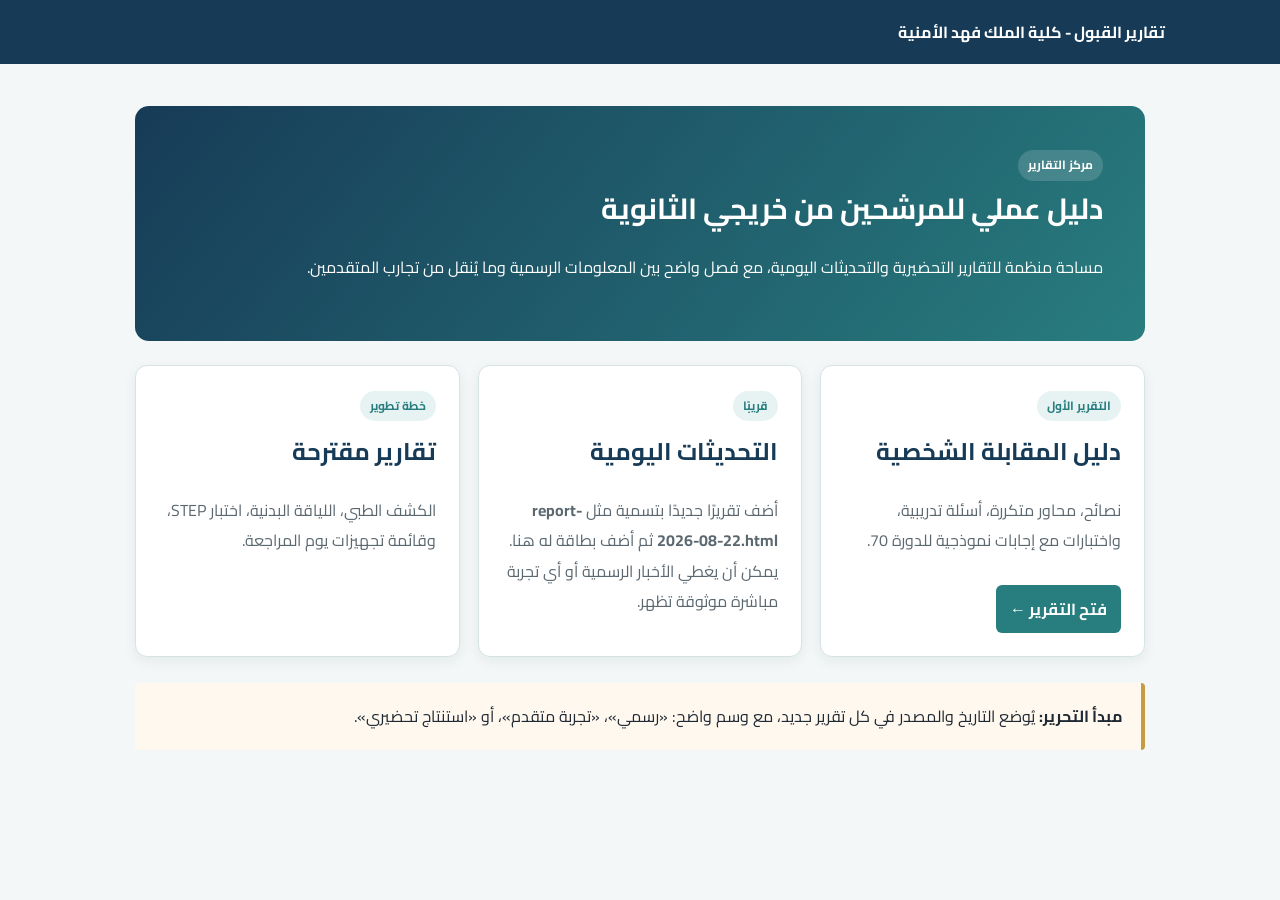
==== index.html @ 45b49fd7 "Initial Arabic reports site" ====
<!doctype html><html lang="ar" dir="rtl"><head><meta charset="utf-8"><meta name="viewport" content="width=device-width, initial-scale=1"><title>تقارير القبول - كلية الملك فهد الأمنية</title><style>@font-face{font-family:Cairo;src:url("assets/fonts/Cairo-Regular.ttf")}@font-face{font-family:Cairo;src:url("assets/fonts/Cairo-Bold.ttf");font-weight:700}*{box-sizing:border-box}body{margin:0;font-family:Cairo,Tahoma,Arial,sans-serif;background:#f3f7f7;color:#1f2933;direction:rtl;line-height:1.9}.bar{background:#173b57;color:#fff;padding:17px max(20px,calc((100% - 1050px)/2));font-weight:700}.wrap{max-width:1050px;margin:auto;padding:42px 20px}.hero{background:linear-gradient(130deg,#173b57,#287d7f);color:#fff;padding:42px;border-radius:14px}.hero h1{margin:0 0 12px;font-size:29px;font-weight:700}.grid{display:grid;grid-template-columns:repeat(auto-fit,minmax(280px,1fr));gap:18px;margin-top:24px}.card{background:#fff;border:1px solid #d5e3e3;border-radius:12px;padding:23px;box-shadow:0 4px 14px #1231}.card h2{color:#173b57;margin-top:8px;font-weight:700}.badge{display:inline-block;background:#e7f3f3;color:#287d7f;padding:4px 10px;border-radius:20px;font-size:12px;font-weight:600}.card a{display:inline-block;margin-top:13px;background:#287d7f;color:white;text-decoration:none;padding:9px 14px;border-radius:6px;font-weight:600}.muted{color:#5b6870;line-height:1.9}.hint{margin-top:26px;padding:18px;border-right:4px solid #c79a44;background:#fff8ef;border-radius:4px}@media(max-width:600px){.wrap{padding:24px 14px}.hero{padding:27px}.hero h1{font-size:23px}}</style></head><body><header class="bar">تقارير القبول - كلية الملك فهد الأمنية</header><main class="wrap"><section class="hero"><span class="badge" style="color:#fff;background:#ffffff26">مركز التقارير</span><h1>دليل عملي للمرشحين من خريجي الثانوية</h1><p>مساحة منظمة للتقارير التحضيرية والتحديثات اليومية، مع فصل واضح بين المعلومات الرسمية وما يُنقل من تجارب المتقدمين.</p></section><section class="grid"><article class="card"><span class="badge">التقرير الأول</span><h2>دليل المقابلة الشخصية</h2><p class="muted">نصائح، محاور متكررة، أسئلة تدريبية، واختبارات مع إجابات نموذجية للدورة 70.</p><a href="report-01-personal-interview.html">فتح التقرير ←</a></article><article class="card"><span class="badge">قريبًا</span><h2>التحديثات اليومية</h2><p class="muted">أضف تقريرًا جديدًا بتسمية مثل <b>report-2026-08-22.html</b> ثم أضف بطاقة له هنا. يمكن أن يغطي الأخبار الرسمية أو أي تجربة مباشرة موثوقة تظهر.</p></article><article class="card"><span class="badge">خطة تطوير</span><h2>تقارير مقترحة</h2><p class="muted">الكشف الطبي، اللياقة البدنية، اختبار STEP، وقائمة تجهيزات يوم المراجعة.</p></article></section><aside class="hint"><b>مبدأ التحرير:</b> يُوضع التاريخ والمصدر في كل تقرير جديد، مع وسم واضح: «رسمي»، «تجربة متقدم»، أو «استنتاج تحضيري».</aside></main></body></html>
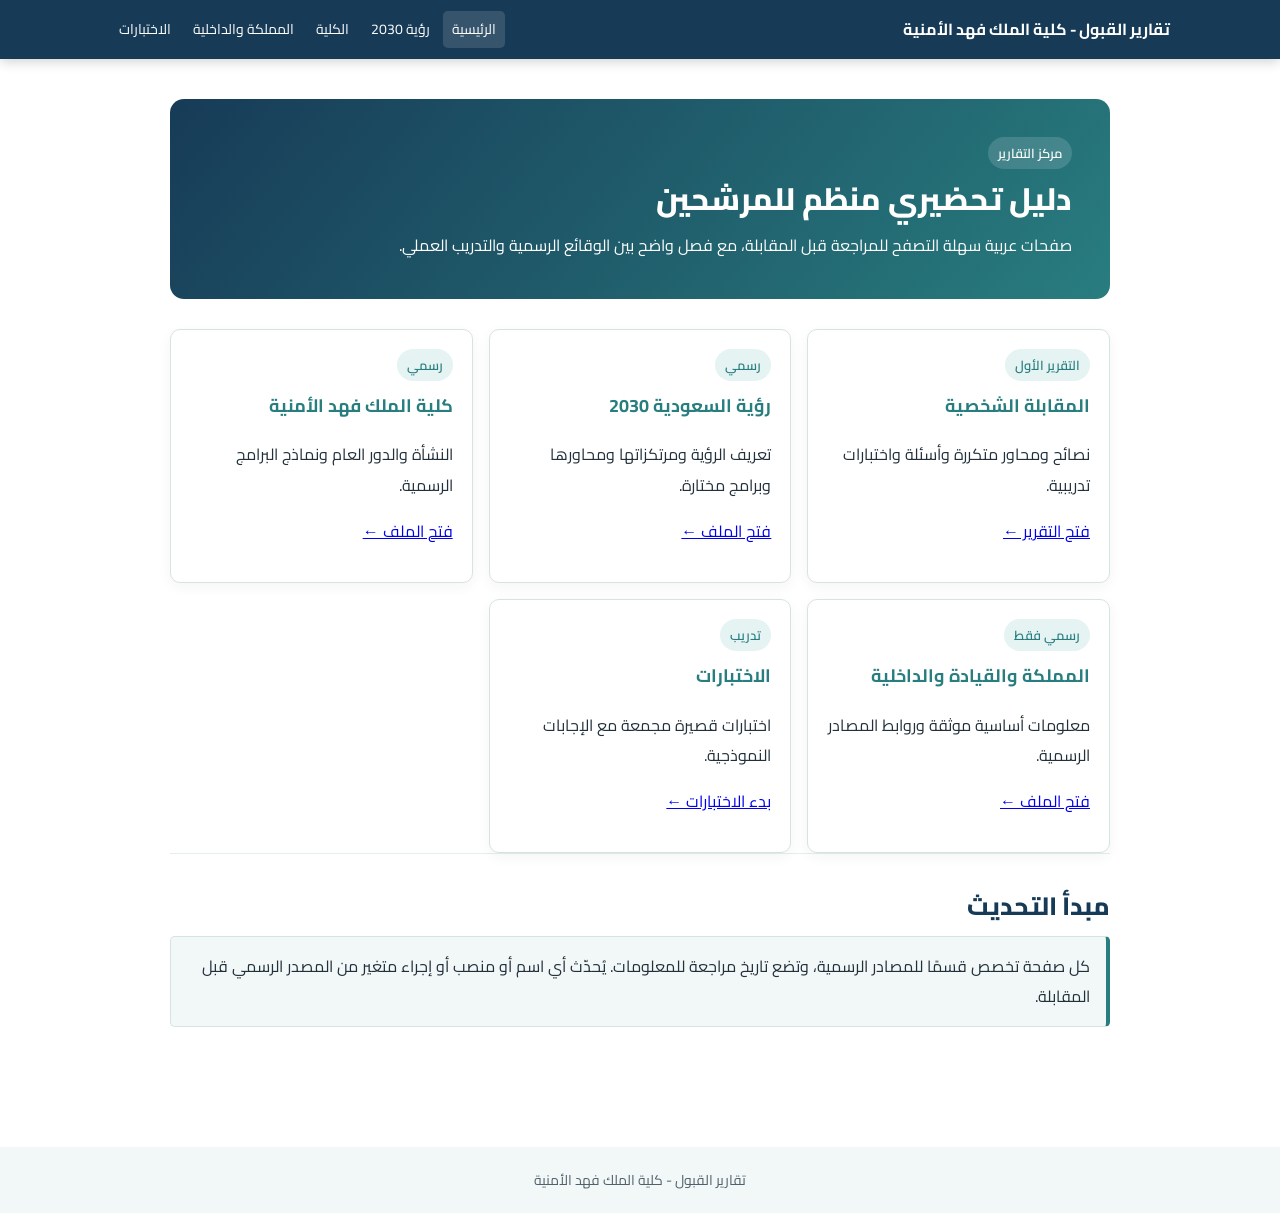
==== commit 18d3ec96: "Add official study pages and quizzes" ====
--- a/index.html
+++ b/index.html
@@ -1 +1,5 @@
-<!doctype html><html lang="ar" dir="rtl"><head><meta charset="utf-8"><meta name="viewport" content="width=device-width, initial-scale=1"><title>تقارير القبول - كلية الملك فهد الأمنية</title><style>@font-face{font-family:Cairo;src:url("assets/fonts/Cairo-Regular.ttf")}@font-face{font-family:Cairo;src:url("assets/fonts/Cairo-Bold.ttf");font-weight:700}*{box-sizing:border-box}body{margin:0;font-family:Cairo,Tahoma,Arial,sans-serif;background:#f3f7f7;color:#1f2933;direction:rtl;line-height:1.9}.bar{background:#173b57;color:#fff;padding:17px max(20px,calc((100% - 1050px)/2));font-weight:700}.wrap{max-width:1050px;margin:auto;padding:42px 20px}.hero{background:linear-gradient(130deg,#173b57,#287d7f);color:#fff;padding:42px;border-radius:14px}.hero h1{margin:0 0 12px;font-size:29px;font-weight:700}.grid{display:grid;grid-template-columns:repeat(auto-fit,minmax(280px,1fr));gap:18px;margin-top:24px}.card{background:#fff;border:1px solid #d5e3e3;border-radius:12px;padding:23px;box-shadow:0 4px 14px #1231}.card h2{color:#173b57;margin-top:8px;font-weight:700}.badge{display:inline-block;background:#e7f3f3;color:#287d7f;padding:4px 10px;border-radius:20px;font-size:12px;font-weight:600}.card a{display:inline-block;margin-top:13px;background:#287d7f;color:white;text-decoration:none;padding:9px 14px;border-radius:6px;font-weight:600}.muted{color:#5b6870;line-height:1.9}.hint{margin-top:26px;padding:18px;border-right:4px solid #c79a44;background:#fff8ef;border-radius:4px}@media(max-width:600px){.wrap{padding:24px 14px}.hero{padding:27px}.hero h1{font-size:23px}}</style></head><body><header class="bar">تقارير القبول - كلية الملك فهد الأمنية</header><main class="wrap"><section class="hero"><span class="badge" style="color:#fff;background:#ffffff26">مركز التقارير</span><h1>دليل عملي للمرشحين من خريجي الثانوية</h1><p>مساحة منظمة للتقارير التحضيرية والتحديثات اليومية، مع فصل واضح بين المعلومات الرسمية وما يُنقل من تجارب المتقدمين.</p></section><section class="grid"><article class="card"><span class="badge">التقرير الأول</span><h2>دليل المقابلة الشخصية</h2><p class="muted">نصائح، محاور متكررة، أسئلة تدريبية، واختبارات مع إجابات نموذجية للدورة 70.</p><a href="report-01-personal-interview.html">فتح التقرير ←</a></article><article class="card"><span class="badge">قريبًا</span><h2>التحديثات اليومية</h2><p class="muted">أضف تقريرًا جديدًا بتسمية مثل <b>report-2026-08-22.html</b> ثم أضف بطاقة له هنا. يمكن أن يغطي الأخبار الرسمية أو أي تجربة مباشرة موثوقة تظهر.</p></article><article class="card"><span class="badge">خطة تطوير</span><h2>تقارير مقترحة</h2><p class="muted">الكشف الطبي، اللياقة البدنية، اختبار STEP، وقائمة تجهيزات يوم المراجعة.</p></article></section><aside class="hint"><b>مبدأ التحرير:</b> يُوضع التاريخ والمصدر في كل تقرير جديد، مع وسم واضح: «رسمي»، «تجربة متقدم»، أو «استنتاج تحضيري».</aside></main></body></html>+<!doctype html><html lang="ar" dir="rtl"><head><meta charset="utf-8"><meta name="viewport" content="width=device-width,initial-scale=1"><title>تقارير القبول - كلية الملك فهد الأمنية</title><link rel="stylesheet" href="assets/site.css"></head><body>
+<nav class="topnav"><div class="nav-inner"><div class="brand">تقارير القبول - كلية الملك فهد الأمنية</div><div class="links"><a class="active" href="index.html">الرئيسية</a><a href="vision-2030.html">رؤية 2030</a><a href="kfsc-profile.html">الكلية</a><a href="kingdom-and-interior.html">المملكة والداخلية</a><a href="quizzes.html">الاختبارات</a></div></div></nav>
+<main class="wrap"><header class="hero"><span class="badge">مركز التقارير</span><h1>دليل تحضيري منظم للمرشحين</h1><p>صفحات عربية سهلة التصفح للمراجعة قبل المقابلة، مع فصل واضح بين الوقائع الرسمية والتدريب العملي.</p></header>
+<section class="grid"><article class="card"><span class="badge">التقرير الأول</span><h3>المقابلة الشخصية</h3><p>نصائح ومحاور متكررة وأسئلة واختبارات تدريبية.</p><p><a href="report-01-personal-interview.html">فتح التقرير ←</a></p></article><article class="card"><span class="badge">رسمي</span><h3>رؤية السعودية 2030</h3><p>تعريف الرؤية ومرتكزاتها ومحاورها وبرامج مختارة.</p><p><a href="vision-2030.html">فتح الملف ←</a></p></article><article class="card"><span class="badge">رسمي</span><h3>كلية الملك فهد الأمنية</h3><p>النشأة والدور العام ونماذج البرامج الرسمية.</p><p><a href="kfsc-profile.html">فتح الملف ←</a></p></article><article class="card"><span class="badge">رسمي فقط</span><h3>المملكة والقيادة والداخلية</h3><p>معلومات أساسية موثقة وروابط المصادر الرسمية.</p><p><a href="kingdom-and-interior.html">فتح الملف ←</a></p></article><article class="card"><span class="badge">تدريب</span><h3>الاختبارات</h3><p>اختبارات قصيرة مجمعة مع الإجابات النموذجية.</p><p><a href="quizzes.html">بدء الاختبارات ←</a></p></article></section>
+<section class="section"><h2>مبدأ التحديث</h2><div class="callout official">كل صفحة تخصص قسمًا للمصادر الرسمية، وتضع تاريخ مراجعة للمعلومات. يُحدّث أي اسم أو منصب أو إجراء متغير من المصدر الرسمي قبل المقابلة.</div></section></main><footer class="footer">تقارير القبول - كلية الملك فهد الأمنية</footer></body></html>
--- a/assets/site.css
+++ b/assets/site.css
@@ -0,0 +1,2 @@
+@font-face{font-family:Cairo;src:url("fonts/Cairo-Regular.ttf")}@font-face{font-family:Cairo;src:url("fonts/Cairo-SemiBold.ttf");font-weight:600}@font-face{font-family:Cairo;src:url("fonts/Cairo-Bold.ttf");font-weight:700}@font-face{font-family:Cairo;src:url("fonts/Cairo-ExtraBold.ttf");font-weight:800}
+:root{--navy:#173b57;--teal:#287d7f;--gold:#c79a44;--ink:#22303b;--pale:#f2f7f7;--line:#d5e3e3}*{box-sizing:border-box}html{scroll-behavior:smooth}body{margin:0;background:#fff;color:var(--ink);font-family:Cairo,Tahoma,Arial,sans-serif;direction:rtl;font-size:16px;line-height:1.9}.topnav{position:sticky;top:0;z-index:5;background:var(--navy);color:#fff;box-shadow:0 2px 12px #0003}.nav-inner{max-width:1100px;margin:auto;padding:11px 20px;display:flex;align-items:center;justify-content:space-between;gap:12px}.brand{font-weight:700}.links{display:flex;gap:4px;flex-wrap:wrap}.links a{color:#fff;text-decoration:none;font-size:14px;padding:5px 9px;border-radius:5px}.links a:hover,.links a.active{background:#ffffff22}.wrap{max-width:980px;margin:auto;padding:40px 20px}.hero{padding:38px;border-radius:14px;background:linear-gradient(130deg,var(--navy),var(--teal));color:#fff;margin-bottom:30px}.hero h1{font-size:31px;line-height:1.45;margin:8px 0;font-weight:800}.hero p{margin:0;max-width:760px}.badge{display:inline-block;padding:4px 10px;border-radius:99px;background:#e5f3f3;color:var(--teal);font-size:13px;font-weight:600}.hero .badge{background:#ffffff24;color:#fff}.section{padding:34px 0;border-top:1px solid #e5eeee;scroll-margin-top:72px}h2{margin:0 0 12px;color:var(--navy);font-size:25px;line-height:1.45;font-weight:800}h3{margin:16px 0 5px;color:var(--teal);font-size:18px;font-weight:700}.callout{padding:14px 16px;background:var(--pale);border:1px solid var(--line);border-radius:5px;margin:12px 0 16px}.official{border-right:4px solid var(--teal)}.warn{background:#fff8ef;border-color:#e4c789}ul,ol{padding-right:27px;margin:8px 0 14px}li{margin:4px 0}.grid{display:grid;grid-template-columns:repeat(auto-fit,minmax(250px,1fr));gap:16px}.card{background:#fff;border:1px solid var(--line);border-radius:10px;padding:19px;box-shadow:0 4px 14px #16321a0c}.card h3{margin-top:8px}table{width:100%;border-collapse:separate;border-spacing:0;overflow:hidden;border-radius:5px;margin:12px 0;font-size:14px}th{background:var(--navy);color:white}td,th{border:1px solid var(--line);border-left:0;padding:8px;text-align:right;vertical-align:top}td:first-child,th:first-child{border-left:1px solid var(--line)}tr:nth-child(even) td{background:#f9fbfb}.sources a{color:var(--teal);font-weight:600}.quiz{padding:16px;background:#f8fbfb;border:1px solid var(--line);border-radius:8px;margin:12px 0}.quiz summary{cursor:pointer;font-weight:700;color:var(--navy)}.answer{margin-top:10px;padding:10px;background:#eaf5f4;border-right:4px solid var(--teal)}.footer{background:#f2f7f7;margin-top:30px;padding:20px;color:#50616b;text-align:center;font-size:14px}@media(max-width:700px){body{font-size:15px}.nav-inner{padding:9px 12px}.brand{display:none}.links{justify-content:center}.links a{font-size:12px;padding:4px 6px}.wrap{padding:25px 14px}.hero{padding:26px}.hero h1{font-size:25px}h2{font-size:22px}table{font-size:12px}td,th{padding:6px}}
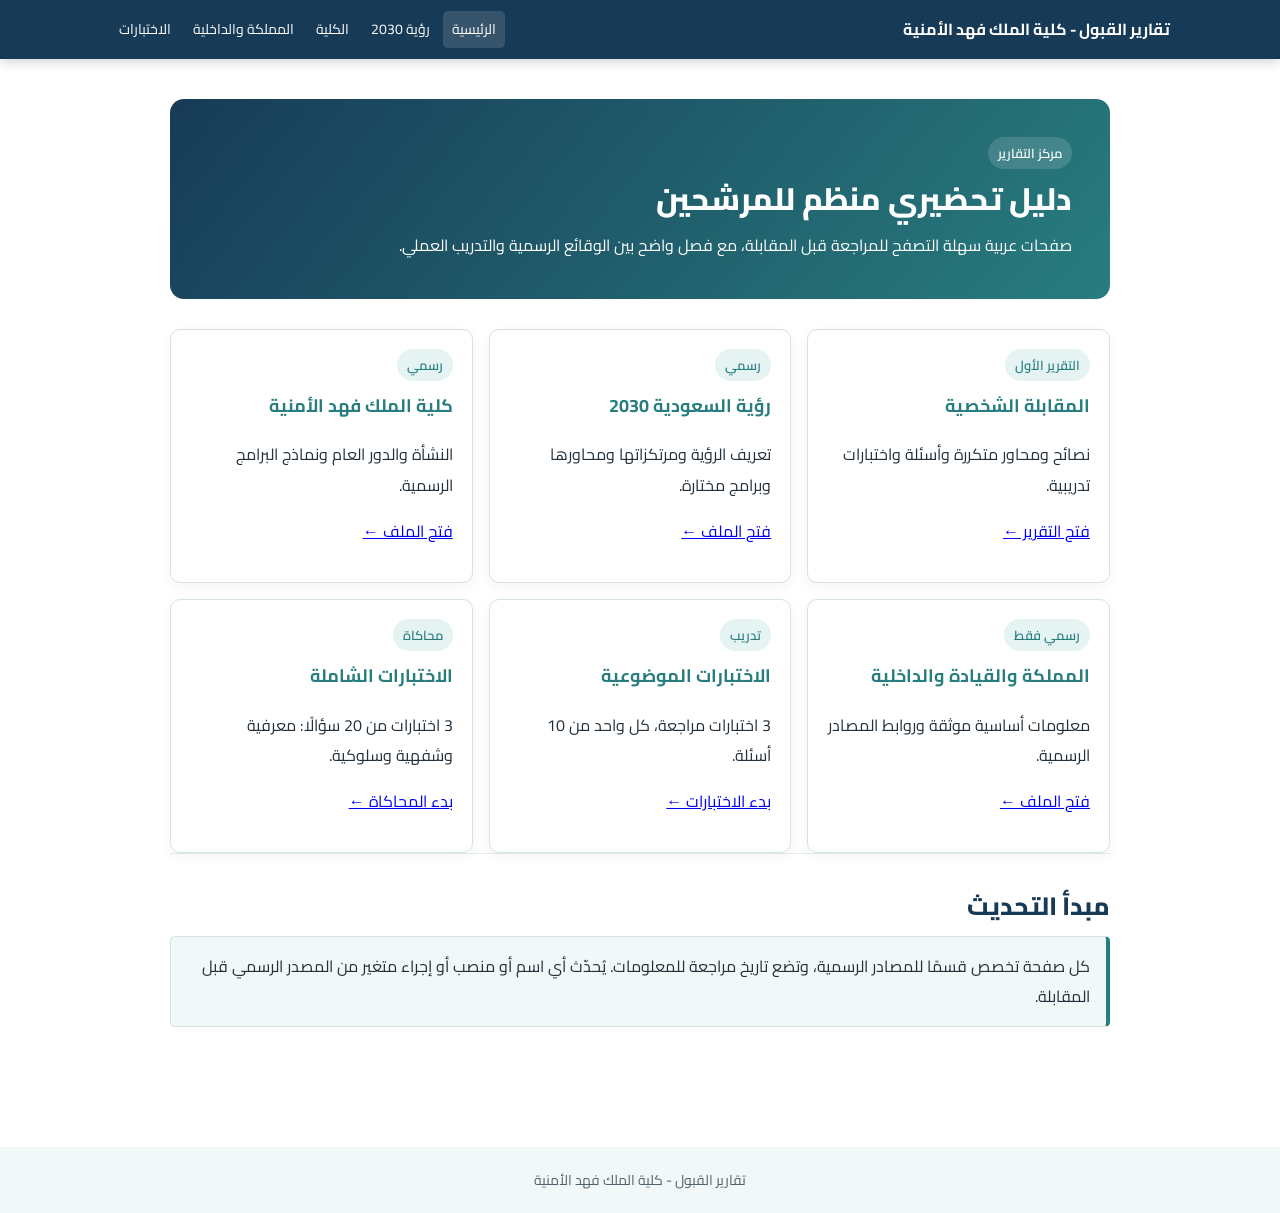
==== commit da635dff: "Expand kingdom guide and add comprehensive tests" ====
--- a/index.html
+++ b/index.html
@@ -1,5 +1,5 @@
 <!doctype html><html lang="ar" dir="rtl"><head><meta charset="utf-8"><meta name="viewport" content="width=device-width,initial-scale=1"><title>تقارير القبول - كلية الملك فهد الأمنية</title><link rel="stylesheet" href="assets/site.css"></head><body>
 <nav class="topnav"><div class="nav-inner"><div class="brand">تقارير القبول - كلية الملك فهد الأمنية</div><div class="links"><a class="active" href="index.html">الرئيسية</a><a href="vision-2030.html">رؤية 2030</a><a href="kfsc-profile.html">الكلية</a><a href="kingdom-and-interior.html">المملكة والداخلية</a><a href="quizzes.html">الاختبارات</a></div></div></nav>
 <main class="wrap"><header class="hero"><span class="badge">مركز التقارير</span><h1>دليل تحضيري منظم للمرشحين</h1><p>صفحات عربية سهلة التصفح للمراجعة قبل المقابلة، مع فصل واضح بين الوقائع الرسمية والتدريب العملي.</p></header>
-<section class="grid"><article class="card"><span class="badge">التقرير الأول</span><h3>المقابلة الشخصية</h3><p>نصائح ومحاور متكررة وأسئلة واختبارات تدريبية.</p><p><a href="report-01-personal-interview.html">فتح التقرير ←</a></p></article><article class="card"><span class="badge">رسمي</span><h3>رؤية السعودية 2030</h3><p>تعريف الرؤية ومرتكزاتها ومحاورها وبرامج مختارة.</p><p><a href="vision-2030.html">فتح الملف ←</a></p></article><article class="card"><span class="badge">رسمي</span><h3>كلية الملك فهد الأمنية</h3><p>النشأة والدور العام ونماذج البرامج الرسمية.</p><p><a href="kfsc-profile.html">فتح الملف ←</a></p></article><article class="card"><span class="badge">رسمي فقط</span><h3>المملكة والقيادة والداخلية</h3><p>معلومات أساسية موثقة وروابط المصادر الرسمية.</p><p><a href="kingdom-and-interior.html">فتح الملف ←</a></p></article><article class="card"><span class="badge">تدريب</span><h3>الاختبارات</h3><p>اختبارات قصيرة مجمعة مع الإجابات النموذجية.</p><p><a href="quizzes.html">بدء الاختبارات ←</a></p></article></section>
+<section class="grid"><article class="card"><span class="badge">التقرير الأول</span><h3>المقابلة الشخصية</h3><p>نصائح ومحاور متكررة وأسئلة واختبارات تدريبية.</p><p><a href="report-01-personal-interview.html">فتح التقرير ←</a></p></article><article class="card"><span class="badge">رسمي</span><h3>رؤية السعودية 2030</h3><p>تعريف الرؤية ومرتكزاتها ومحاورها وبرامج مختارة.</p><p><a href="vision-2030.html">فتح الملف ←</a></p></article><article class="card"><span class="badge">رسمي</span><h3>كلية الملك فهد الأمنية</h3><p>النشأة والدور العام ونماذج البرامج الرسمية.</p><p><a href="kfsc-profile.html">فتح الملف ←</a></p></article><article class="card"><span class="badge">رسمي فقط</span><h3>المملكة والقيادة والداخلية</h3><p>معلومات أساسية موثقة وروابط المصادر الرسمية.</p><p><a href="kingdom-and-interior.html">فتح الملف ←</a></p></article><article class="card"><span class="badge">تدريب</span><h3>الاختبارات الموضوعية</h3><p>3 اختبارات مراجعة، كل واحد من 10 أسئلة.</p><p><a href="quizzes.html">بدء الاختبارات ←</a></p></article><article class="card"><span class="badge">محاكاة</span><h3>الاختبارات الشاملة</h3><p>3 اختبارات من 20 سؤالًا: معرفية وشفهية وسلوكية.</p><p><a href="comprehensive-tests.html">بدء المحاكاة ←</a></p></article></section>
 <section class="section"><h2>مبدأ التحديث</h2><div class="callout official">كل صفحة تخصص قسمًا للمصادر الرسمية، وتضع تاريخ مراجعة للمعلومات. يُحدّث أي اسم أو منصب أو إجراء متغير من المصدر الرسمي قبل المقابلة.</div></section></main><footer class="footer">تقارير القبول - كلية الملك فهد الأمنية</footer></body></html>
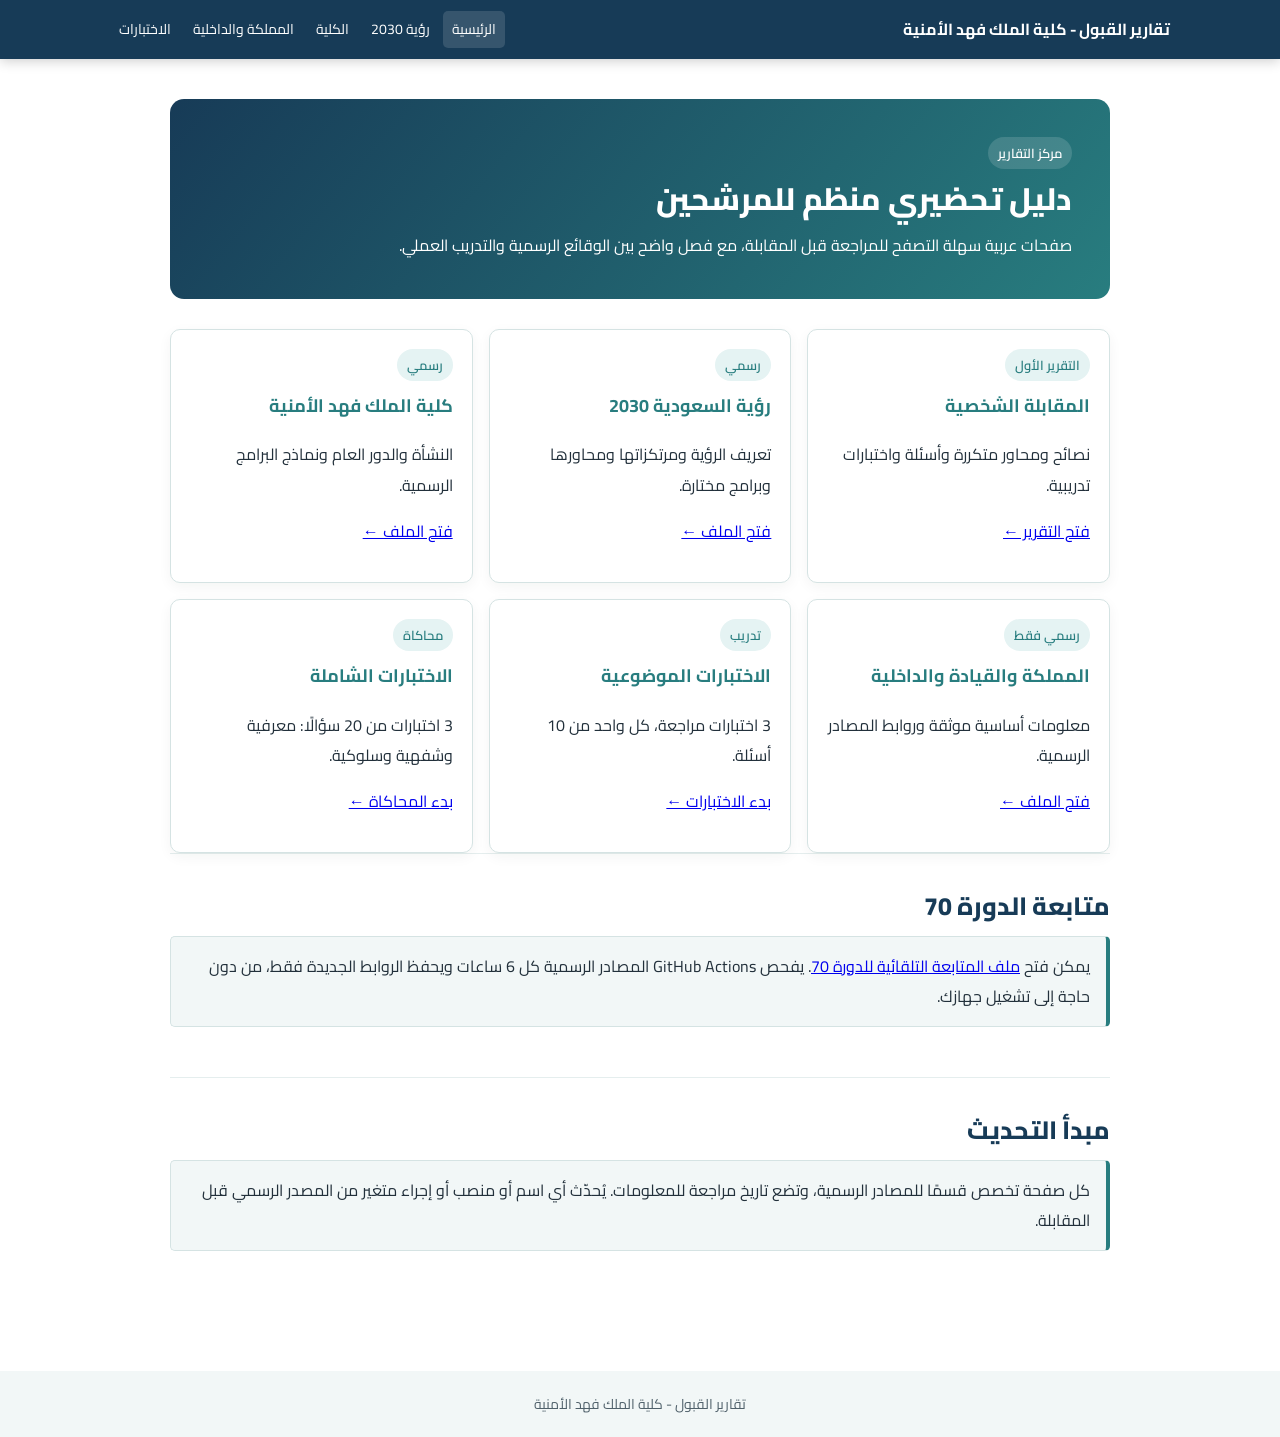
==== commit 2bf1419c: "Add cloud monitor for Course 70 updates" ====
--- a/index.html
+++ b/index.html
@@ -2,4 +2,4 @@
 <nav class="topnav"><div class="nav-inner"><div class="brand">تقارير القبول - كلية الملك فهد الأمنية</div><div class="links"><a class="active" href="index.html">الرئيسية</a><a href="vision-2030.html">رؤية 2030</a><a href="kfsc-profile.html">الكلية</a><a href="kingdom-and-interior.html">المملكة والداخلية</a><a href="quizzes.html">الاختبارات</a></div></div></nav>
 <main class="wrap"><header class="hero"><span class="badge">مركز التقارير</span><h1>دليل تحضيري منظم للمرشحين</h1><p>صفحات عربية سهلة التصفح للمراجعة قبل المقابلة، مع فصل واضح بين الوقائع الرسمية والتدريب العملي.</p></header>
 <section class="grid"><article class="card"><span class="badge">التقرير الأول</span><h3>المقابلة الشخصية</h3><p>نصائح ومحاور متكررة وأسئلة واختبارات تدريبية.</p><p><a href="report-01-personal-interview.html">فتح التقرير ←</a></p></article><article class="card"><span class="badge">رسمي</span><h3>رؤية السعودية 2030</h3><p>تعريف الرؤية ومرتكزاتها ومحاورها وبرامج مختارة.</p><p><a href="vision-2030.html">فتح الملف ←</a></p></article><article class="card"><span class="badge">رسمي</span><h3>كلية الملك فهد الأمنية</h3><p>النشأة والدور العام ونماذج البرامج الرسمية.</p><p><a href="kfsc-profile.html">فتح الملف ←</a></p></article><article class="card"><span class="badge">رسمي فقط</span><h3>المملكة والقيادة والداخلية</h3><p>معلومات أساسية موثقة وروابط المصادر الرسمية.</p><p><a href="kingdom-and-interior.html">فتح الملف ←</a></p></article><article class="card"><span class="badge">تدريب</span><h3>الاختبارات الموضوعية</h3><p>3 اختبارات مراجعة، كل واحد من 10 أسئلة.</p><p><a href="quizzes.html">بدء الاختبارات ←</a></p></article><article class="card"><span class="badge">محاكاة</span><h3>الاختبارات الشاملة</h3><p>3 اختبارات من 20 سؤالًا: معرفية وشفهية وسلوكية.</p><p><a href="comprehensive-tests.html">بدء المحاكاة ←</a></p></article></section>
-<section class="section"><h2>مبدأ التحديث</h2><div class="callout official">كل صفحة تخصص قسمًا للمصادر الرسمية، وتضع تاريخ مراجعة للمعلومات. يُحدّث أي اسم أو منصب أو إجراء متغير من المصدر الرسمي قبل المقابلة.</div></section></main><footer class="footer">تقارير القبول - كلية الملك فهد الأمنية</footer></body></html>
+<section class="section"><h2>متابعة الدورة 70</h2><div class="callout official">يمكن فتح <a href="reports/course-70-monitor.html">ملف المتابعة التلقائية للدورة 70</a>. يفحص GitHub Actions المصادر الرسمية كل 6 ساعات ويحفظ الروابط الجديدة فقط، من دون حاجة إلى تشغيل جهازك.</div></section><section class="section"><h2>مبدأ التحديث</h2><div class="callout official">كل صفحة تخصص قسمًا للمصادر الرسمية، وتضع تاريخ مراجعة للمعلومات. يُحدّث أي اسم أو منصب أو إجراء متغير من المصدر الرسمي قبل المقابلة.</div></section></main><footer class="footer">تقارير القبول - كلية الملك فهد الأمنية</footer></body></html>
